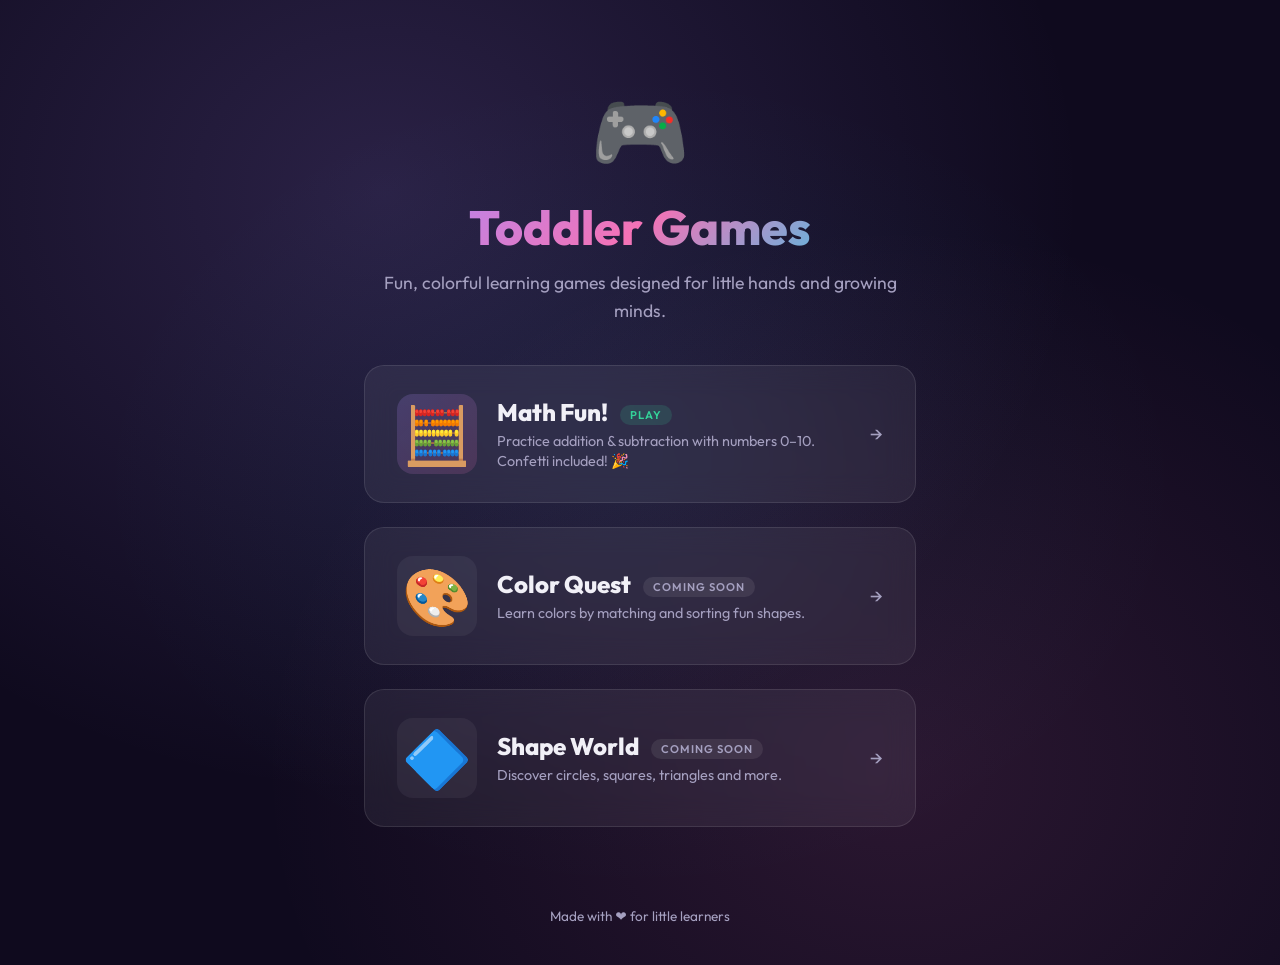
==== index.html @ ce17deae "index" ====
<!DOCTYPE html>
<html lang="en">

<head>
    <meta charset="UTF-8">
    <meta name="viewport" content="width=device-width, initial-scale=1.0">
    <meta name="description" content="Fun learning games for toddlers — arithmetic, colors, shapes and more!">
    <meta name="theme-color" content="#6C5CE7">
    <title>🎮 Toddler Games — Fun Learning for Kids</title>
    <link rel="preconnect" href="https://fonts.googleapis.com">
    <link rel="preconnect" href="https://fonts.gstatic.com" crossorigin>
    <link href="https://fonts.googleapis.com/css2?family=Outfit:wght@400;600;800&display=swap" rel="stylesheet">
    <link rel="icon" type="image/png" href="arithmatic/icon-512.png">
    <style>
        *,
        *::before,
        *::after {
            margin: 0;
            padding: 0;
            box-sizing: border-box;
        }

        :root {
            --clr-bg: #0f0a1e;
            --clr-text: #f1f0f7;
            --clr-text-muted: #a5a0c0;
            --clr-card-bg: rgba(255, 255, 255, 0.06);
            --clr-card-border: rgba(255, 255, 255, 0.1);
            --clr-primary: #a78bfa;
            --clr-accent-pink: #f472b6;
            --clr-accent-cyan: #22d3ee;
            --font: 'Outfit', system-ui, sans-serif;
        }

        html {
            font-size: 16px;
        }

        body {
            font-family: var(--font);
            background: var(--clr-bg);
            background-image:
                radial-gradient(ellipse at 30% 20%, rgba(167, 139, 250, 0.18) 0%, transparent 55%),
                radial-gradient(ellipse at 70% 80%, rgba(244, 114, 182, 0.12) 0%, transparent 50%),
                radial-gradient(ellipse at 50% 50%, rgba(34, 211, 238, 0.06) 0%, transparent 60%);
            color: var(--clr-text);
            min-height: 100dvh;
            display: flex;
            flex-direction: column;
            align-items: center;
        }

        /* --- Header --- */
        .hero {
            text-align: center;
            padding: 60px 24px 40px;
            max-width: 600px;
        }

        .hero-emoji {
            font-size: 4rem;
            margin-bottom: 16px;
            animation: float 3s ease-in-out infinite;
        }

        .hero h1 {
            font-size: 2.4rem;
            font-weight: 800;
            background: linear-gradient(135deg, var(--clr-primary), var(--clr-accent-pink), var(--clr-accent-cyan));
            -webkit-background-clip: text;
            -webkit-text-fill-color: transparent;
            background-clip: text;
            margin-bottom: 12px;
        }

        .hero p {
            font-size: 1.1rem;
            color: var(--clr-text-muted);
            line-height: 1.6;
        }

        /* --- Games Grid --- */
        .games-grid {
            display: grid;
            grid-template-columns: 1fr;
            gap: 20px;
            padding: 0 24px 60px;
            width: 100%;
            max-width: 600px;
        }

        .game-card {
            display: flex;
            align-items: center;
            gap: 20px;
            background: var(--clr-card-bg);
            backdrop-filter: blur(14px);
            -webkit-backdrop-filter: blur(14px);
            border: 1px solid var(--clr-card-border);
            border-radius: 20px;
            padding: 24px 28px;
            text-decoration: none;
            color: var(--clr-text);
            transition: transform 0.3s cubic-bezier(0.34, 1.56, 0.64, 1),
                box-shadow 0.3s ease,
                border-color 0.3s ease;
            position: relative;
            overflow: hidden;
        }

        .game-card::before {
            content: '';
            position: absolute;
            inset: 0;
            background: linear-gradient(135deg, rgba(255, 255, 255, 0.05), transparent);
            opacity: 0;
            transition: opacity 0.3s ease;
        }

        .game-card:hover,
        .game-card:focus-visible {
            transform: translateY(-4px) scale(1.02);
            border-color: rgba(167, 139, 250, 0.3);
            box-shadow: 0 12px 40px rgba(167, 139, 250, 0.15);
        }

        .game-card:hover::before {
            opacity: 1;
        }

        .game-card:active {
            transform: scale(0.98);
        }

        .game-card-icon {
            font-size: 3rem;
            flex-shrink: 0;
            width: 72px;
            height: 72px;
            display: flex;
            align-items: center;
            justify-content: center;
            border-radius: 16px;
        }

        .game-card-icon.math {
            background: linear-gradient(135deg, rgba(167, 139, 250, 0.2), rgba(244, 114, 182, 0.15));
        }

        .game-card-icon.coming-soon {
            background: rgba(255, 255, 255, 0.05);
        }

        .game-card-info {
            flex: 1;
        }

        .game-card-info h2 {
            font-size: 1.3rem;
            font-weight: 800;
            margin-bottom: 4px;
        }

        .game-card-info p {
            font-size: 0.9rem;
            color: var(--clr-text-muted);
            line-height: 1.4;
        }

        .game-card-arrow {
            font-size: 1.2rem;
            color: var(--clr-text-muted);
            transition: transform 0.3s ease, color 0.3s ease;
        }

        .game-card:hover .game-card-arrow {
            transform: translateX(4px);
            color: var(--clr-primary);
        }

        .badge {
            display: inline-block;
            font-size: 0.7rem;
            font-weight: 600;
            text-transform: uppercase;
            letter-spacing: 1px;
            padding: 3px 10px;
            border-radius: 20px;
            margin-left: 8px;
            vertical-align: middle;
        }

        .badge-live {
            background: rgba(52, 211, 153, 0.15);
            color: #34d399;
        }

        .badge-soon {
            background: rgba(255, 255, 255, 0.08);
            color: var(--clr-text-muted);
        }

        .card-disabled {
            opacity: 0.45;
            pointer-events: none;
        }

        /* --- Footer --- */
        footer {
            text-align: center;
            padding: 20px 24px 40px;
            color: var(--clr-text-muted);
            font-size: 0.85rem;
        }

        footer a {
            color: var(--clr-primary);
            text-decoration: none;
        }

        /* --- Animations --- */
        @keyframes float {

            0%,
            100% {
                transform: translateY(0);
            }

            50% {
                transform: translateY(-10px);
            }
        }

        @keyframes fadeUp {
            from {
                opacity: 0;
                transform: translateY(24px);
            }

            to {
                opacity: 1;
                transform: translateY(0);
            }
        }

        .hero {
            animation: fadeUp 0.6s ease-out;
        }

        .game-card:nth-child(1) {
            animation: fadeUp 0.6s ease-out 0.1s both;
        }

        .game-card:nth-child(2) {
            animation: fadeUp 0.6s ease-out 0.2s both;
        }

        .game-card:nth-child(3) {
            animation: fadeUp 0.6s ease-out 0.3s both;
        }

        /* --- Tablet --- */
        @media (min-width: 600px) {
            .hero {
                padding-top: 80px;
            }

            .hero h1 {
                font-size: 3rem;
            }

            .hero-emoji {
                font-size: 5rem;
            }

            .games-grid {
                gap: 24px;
            }

            .game-card {
                padding: 28px 32px;
            }

            .game-card-icon {
                font-size: 3.5rem;
                width: 80px;
                height: 80px;
            }

            .game-card-info h2 {
                font-size: 1.5rem;
            }
        }
    </style>
</head>

<body>

    <section class="hero">
        <div class="hero-emoji">🎮</div>
        <h1>Toddler Games</h1>
        <p>Fun, colorful learning games designed for little hands and growing minds.</p>
    </section>

    <section class="games-grid">

        <!-- Math Game -->
        <a href="arithmatic/" class="game-card" id="game-math">
            <div class="game-card-icon math">🧮</div>
            <div class="game-card-info">
                <h2>Math Fun! <span class="badge badge-live">Play</span></h2>
                <p>Practice addition & subtraction with numbers 0–10. Confetti included! 🎉</p>
            </div>
            <span class="game-card-arrow">→</span>
        </a>

        <!-- Coming Soon: Colors -->
        <div class="game-card card-disabled">
            <div class="game-card-icon coming-soon">🎨</div>
            <div class="game-card-info">
                <h2>Color Quest <span class="badge badge-soon">Coming soon</span></h2>
                <p>Learn colors by matching and sorting fun shapes.</p>
            </div>
            <span class="game-card-arrow">→</span>
        </div>

        <!-- Coming Soon: Shapes -->
        <div class="game-card card-disabled">
            <div class="game-card-icon coming-soon">🔷</div>
            <div class="game-card-info">
                <h2>Shape World <span class="badge badge-soon">Coming soon</span></h2>
                <p>Discover circles, squares, triangles and more.</p>
            </div>
            <span class="game-card-arrow">→</span>
        </div>

    </section>

    <footer>
        Made with ❤️ for little learners
    </footer>

</body>

</html>
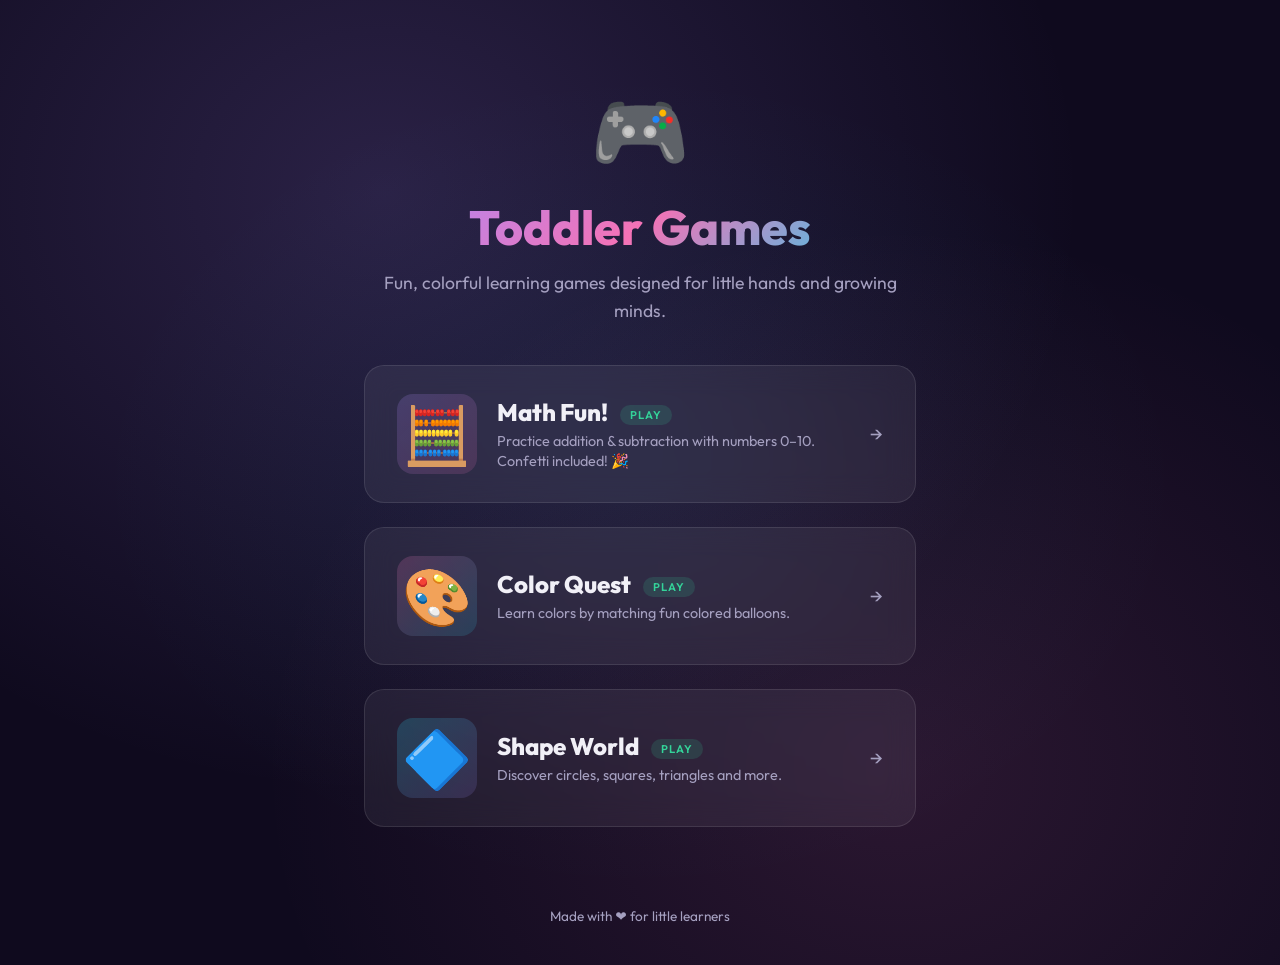
==== commit 53bdc7ef: "colors and shapes" ====
--- a/index.html
+++ b/index.html
@@ -147,6 +147,14 @@
             background: linear-gradient(135deg, rgba(167, 139, 250, 0.2), rgba(244, 114, 182, 0.15));
         }
 
+        .game-card-icon.color {
+            background: linear-gradient(135deg, rgba(244, 114, 182, 0.2), rgba(34, 211, 238, 0.15));
+        }
+
+        .game-card-icon.shape {
+            background: linear-gradient(135deg, rgba(34, 211, 238, 0.2), rgba(167, 139, 250, 0.15));
+        }
+
         .game-card-icon.coming-soon {
             background: rgba(255, 255, 255, 0.05);
         }
@@ -314,25 +322,25 @@
             <span class="game-card-arrow">→</span>
         </a>
 
-        <!-- Coming Soon: Colors -->
-        <div class="game-card card-disabled">
-            <div class="game-card-icon coming-soon">🎨</div>
+        <!-- Color Quest -->
+        <a href="colors/" class="game-card" id="game-color">
+            <div class="game-card-icon color">🎨</div>
             <div class="game-card-info">
-                <h2>Color Quest <span class="badge badge-soon">Coming soon</span></h2>
-                <p>Learn colors by matching and sorting fun shapes.</p>
+                <h2>Color Quest <span class="badge badge-live">Play</span></h2>
+                <p>Learn colors by matching fun colored balloons.</p>
             </div>
             <span class="game-card-arrow">→</span>
-        </div>
-
-        <!-- Coming Soon: Shapes -->
-        <div class="game-card card-disabled">
-            <div class="game-card-icon coming-soon">🔷</div>
+        </a>
+
+        <!-- Shape World -->
+        <a href="shapes/" class="game-card" id="game-shape">
+            <div class="game-card-icon shape">🔷</div>
             <div class="game-card-info">
-                <h2>Shape World <span class="badge badge-soon">Coming soon</span></h2>
+                <h2>Shape World <span class="badge badge-live">Play</span></h2>
                 <p>Discover circles, squares, triangles and more.</p>
             </div>
             <span class="game-card-arrow">→</span>
-        </div>
+        </a>
 
     </section>
 
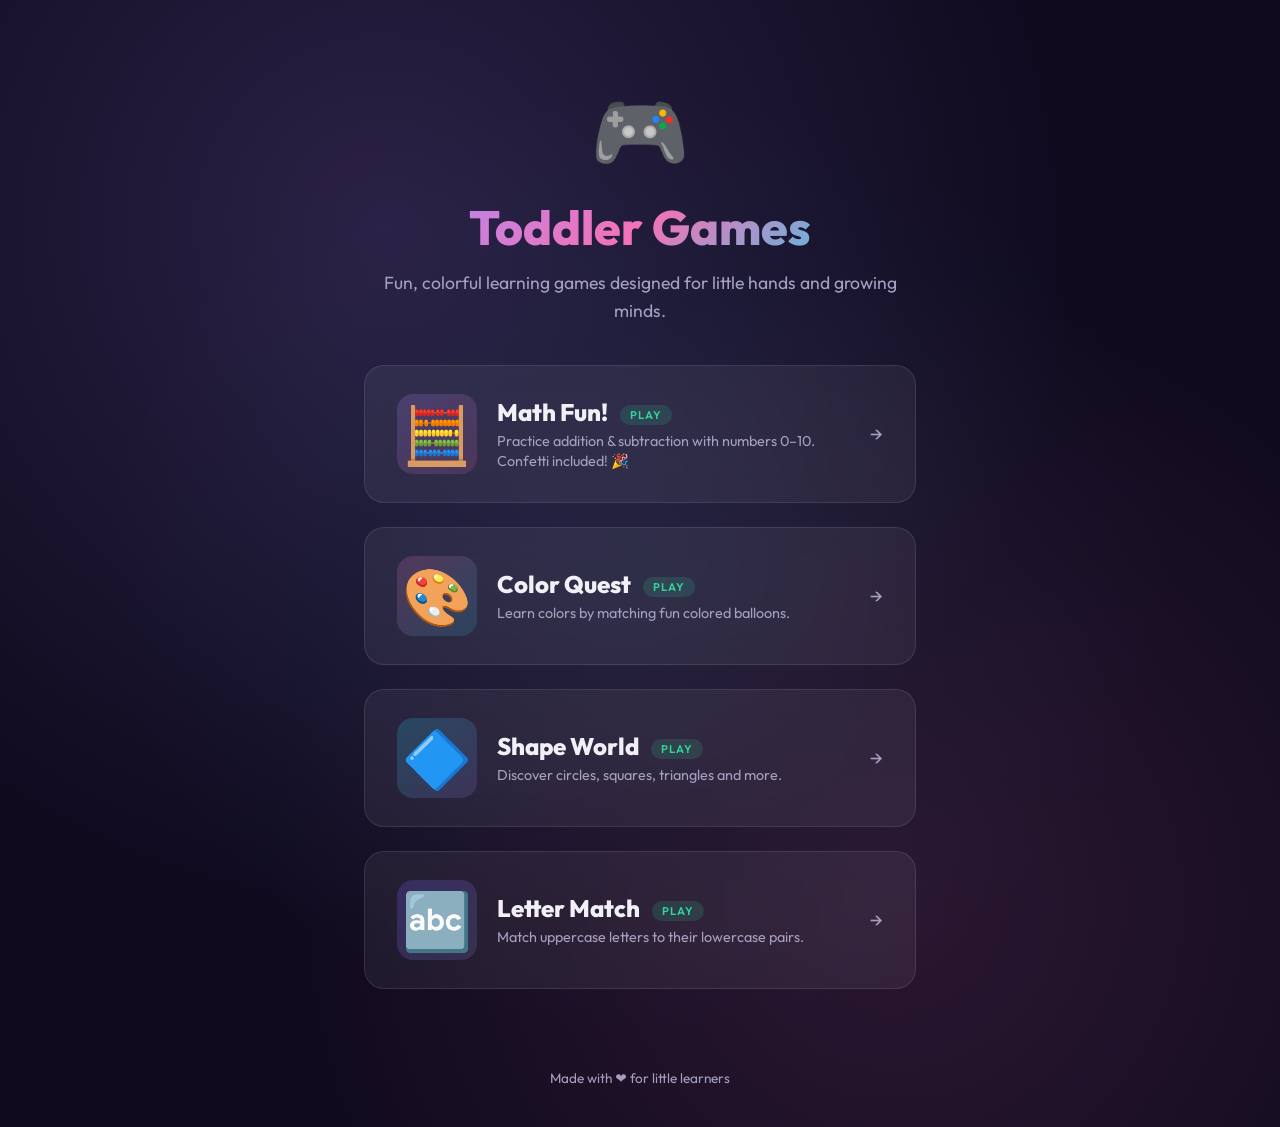
==== commit f32fe5ee: "add new letters game" ====
--- a/index.html
+++ b/index.html
@@ -155,6 +155,10 @@
             background: linear-gradient(135deg, rgba(34, 211, 238, 0.2), rgba(167, 139, 250, 0.15));
         }
 
+        .game-card-icon.letter {
+            background: linear-gradient(135deg, rgba(108, 92, 231, 0.25), rgba(162, 155, 254, 0.15));
+        }
+
         .game-card-icon.coming-soon {
             background: rgba(255, 255, 255, 0.05);
         }
@@ -267,6 +271,10 @@
             animation: fadeUp 0.6s ease-out 0.3s both;
         }
 
+        .game-card:nth-child(4) {
+            animation: fadeUp 0.6s ease-out 0.4s both;
+        }
+
         /* --- Tablet --- */
         @media (min-width: 600px) {
             .hero {
@@ -342,6 +350,16 @@
             <span class="game-card-arrow">→</span>
         </a>
 
+        <!-- Letter Match -->
+        <a href="letters/" class="game-card" id="game-letter">
+            <div class="game-card-icon letter">🔤</div>
+            <div class="game-card-info">
+                <h2>Letter Match <span class="badge badge-live">Play</span></h2>
+                <p>Match uppercase letters to their lowercase pairs.</p>
+            </div>
+            <span class="game-card-arrow">→</span>
+        </a>
+
     </section>
 
     <footer>
